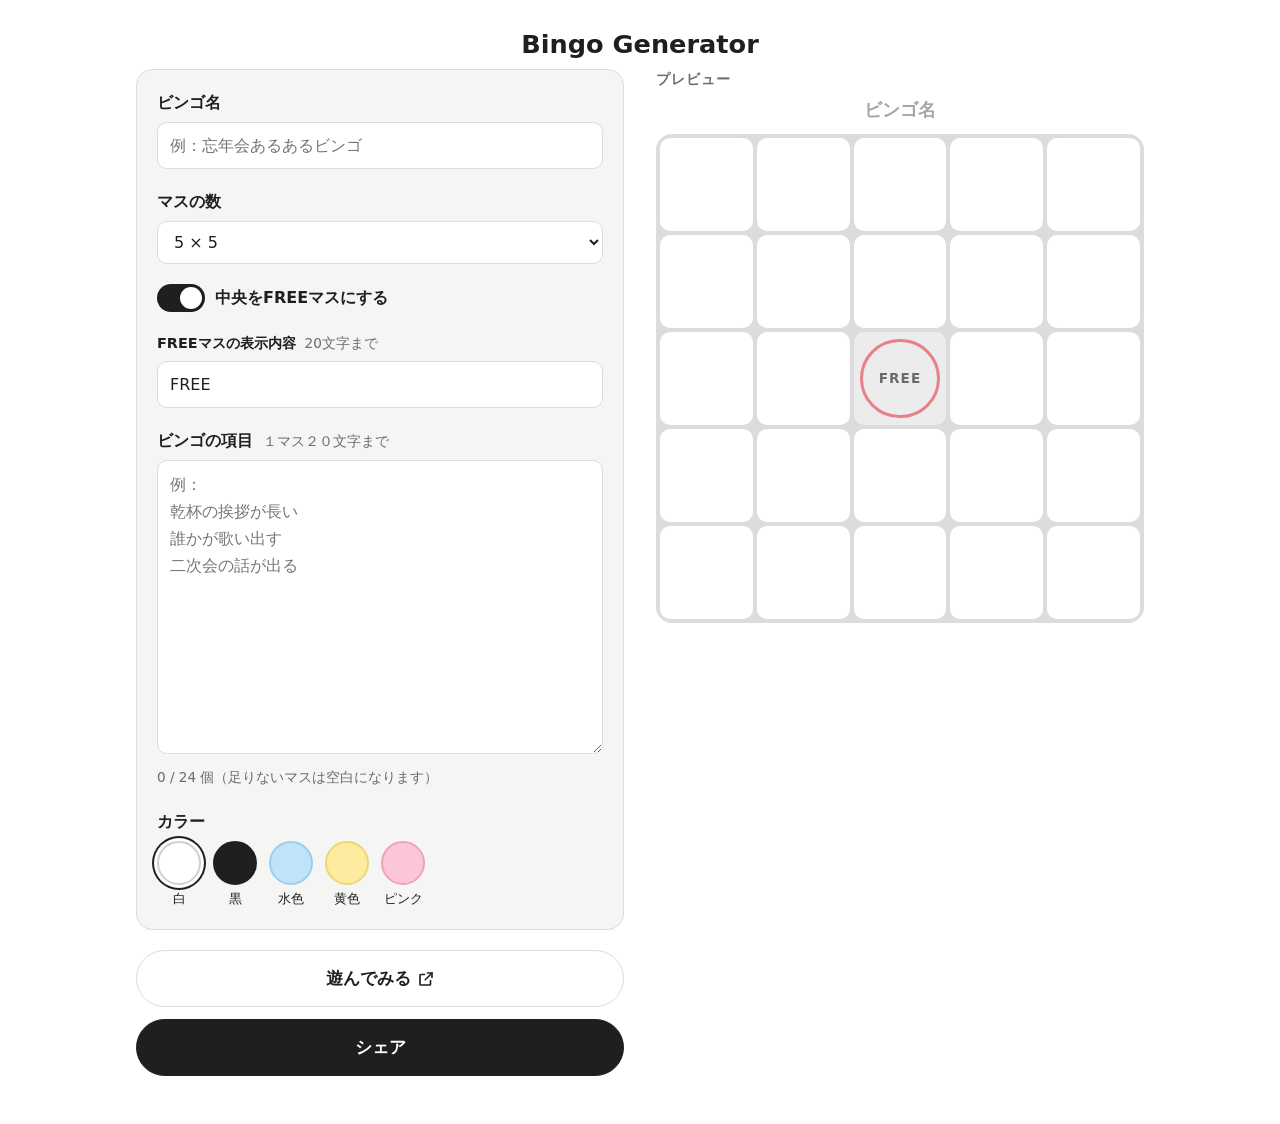
==== index.html @ 3b20102c "Rename create page title to Bingo Generator Co-Authored-By: Claude Opus 5.5 <noreply@anthropic.com> " ====
<!DOCTYPE html>
<html lang="ja" data-theme="white">
<head>
  <meta charset="UTF-8">
  <meta name="viewport" content="width=device-width, initial-scale=1">
  <title>Bingo Generator</title>
  <link rel="stylesheet" href="css/style.css">
</head>
<body>
  <main class="main-wide">
    <h1 class="page-title">Bingo Generator</h1>

    <form id="create-form" class="create-layout" novalidate>
      <div class="card form create-fields">
        <div class="field">
          <label for="title">ビンゴ名</label>
          <input type="text" id="title" maxlength="40" placeholder="例：忘年会あるあるビンゴ" autocomplete="off">
          <p class="field-error" id="title-error"></p>
        </div>

        <div class="field">
          <label for="size">マスの数</label>
          <select id="size">
            <option value="3">3 × 3</option>
            <option value="4">4 × 4</option>
            <option value="5" selected>5 × 5</option>
          </select>
        </div>

        <div class="field" id="free-field">
          <div class="toggle-row">
            <label class="toggle" for="free-toggle">
              <input type="checkbox" id="free-toggle" role="switch" checked>
              <span class="toggle-track" aria-hidden="true"></span>
              <span class="toggle-label">中央をFREEマスにする</span>
            </label>
          </div>
          <div class="free-text-field" id="free-text-field">
            <label for="free-text" class="sub-label">FREEマスの表示内容 <span class="label-note">20文字まで</span></label>
            <input type="text" id="free-text" maxlength="20" value="FREE" placeholder="FREE" autocomplete="off">
          </div>
        </div>

        <div class="field">
          <label for="items">ビンゴの項目 <span class="label-note">１マス２０文字まで</span></label>
          <textarea id="items" rows="10" placeholder="例：&#10;乾杯の挨拶が長い&#10;誰かが歌い出す&#10;二次会の話が出る"></textarea>
          <div class="items-meta">
            <span id="items-count"></span>
          </div>
          <ul class="field-error-list" id="items-error"></ul>
        </div>

        <fieldset class="field field-last">
          <legend>カラー</legend>
          <div class="theme-picker" id="theme-picker"></div>
        </fieldset>
      </div>

      <section class="create-preview" aria-labelledby="preview-heading">
        <h2 class="preview-heading" id="preview-heading">プレビュー</h2>
        <p class="preview-title" id="preview-title"></p>
        <div class="board" id="preview-board"></div>
      </section>

      <div class="create-actions">
        <button type="button" class="button button-block" id="try-play">
          遊んでみる
          <svg class="button-icon" viewBox="0 0 24 24" width="18" height="18" aria-hidden="true" fill="none" stroke="currentColor" stroke-width="2.2" stroke-linecap="round" stroke-linejoin="round">
            <path d="M14 4h6v6"/><path d="M20 4 11 13"/><path d="M18 14v5a1 1 0 0 1-1 1H5a1 1 0 0 1-1-1V7a1 1 0 0 1 1-1h5"/>
          </svg>
          <span class="visually-hidden">（新しいタブで開きます）</span>
        </button>
        <button type="submit" class="button button-primary button-block">シェア</button>
      </div>
    </form>
  </main>

  <script src="js/common.js"></script>
  <script src="js/create.js"></script>
</body>
</html>
---- css/style.css ----
/* ===== テーマ ===== */
:root,
[data-theme="white"] {
  --bg: #ffffff;
  --surface: #f5f5f4;
  --text: #1f1f1f;
  --muted: #6b6b6b;
  --border: #dcdcdc;
  --cell: #ffffff;
  --cell-free: #ececec;
  --primary: #1f1f1f;
  --on-primary: #ffffff;
  --mark: rgba(229, 57, 70, 0.6);
  --error: #c62828;
  --swatch: #ffffff;
}

[data-theme="black"] {
  --bg: #141414;
  --surface: #1f1f1f;
  --text: #f2f2f2;
  --muted: #a0a0a0;
  --border: #3a3a3a;
  --cell: #262626;
  --cell-free: #333333;
  --primary: #f2f2f2;
  --on-primary: #141414;
  --mark: rgba(255, 107, 107, 0.7);
  --error: #ff8a80;
  --swatch: #1f1f1f;
}

[data-theme="blue"] {
  --bg: #e4f3fc;
  --surface: #f4fbff;
  --text: #1d3b52;
  --muted: #557089;
  --border: #b9dcf2;
  --cell: #ffffff;
  --cell-free: #cde9f9;
  --primary: #3f8fc9;
  --on-primary: #ffffff;
  --mark: rgba(232, 80, 91, 0.6);
  --error: #c62828;
  --swatch: #bfe3f8;
}

[data-theme="yellow"] {
  --bg: #fff8d9;
  --surface: #fffdf1;
  --text: #4a3f15;
  --muted: #7d7040;
  --border: #f0e2a3;
  --cell: #ffffff;
  --cell-free: #fdeeb0;
  --primary: #d9a521;
  --on-primary: #ffffff;
  --mark: rgba(232, 80, 91, 0.6);
  --error: #c62828;
  --swatch: #fdeca0;
}

[data-theme="pink"] {
  --bg: #ffe8ef;
  --surface: #fff7fa;
  --text: #5a2639;
  --muted: #8a5a6b;
  --border: #f5c3d3;
  --cell: #ffffff;
  --cell-free: #fdd3e0;
  --primary: #e26f95;
  --on-primary: #ffffff;
  --mark: rgba(214, 48, 80, 0.55);
  --error: #c62828;
  --swatch: #fbc6d6;
}

/* ===== ベース ===== */
*,
*::before,
*::after {
  box-sizing: border-box;
}

html {
  -webkit-text-size-adjust: 100%;
}

body {
  margin: 0;
  min-height: 100vh;
  background: var(--bg);
  color: var(--text);
  font-family: "Hiragino Maru Gothic ProN", "Hiragino Sans", "Yu Gothic UI", "Meiryo", system-ui, sans-serif;
  line-height: 1.6;
  transition: background-color 0.2s, color 0.2s;
}

main {
  max-width: 640px;
  margin: 0 auto;
  padding: 24px 16px 48px;
}

main.main-wide {
  max-width: 1040px;
}

.page-kicker {
  margin: 8px 0 0;
  color: var(--muted);
  font-size: 0.9rem;
  text-align: center;
}

.page-title {
  margin: 4px 0 8px;
  font-size: 1.6rem;
  line-height: 1.3;
  text-align: center;
  overflow-wrap: anywhere;
}

.page-lead {
  margin: 0 0 16px;
  color: var(--muted);
  font-size: 0.9rem;
  text-align: center;
}

.card {
  background: var(--surface);
  border: 1px solid var(--border);
  border-radius: 16px;
  padding: 20px;
}

/* ===== フォーム ===== */
.form .field {
  margin: 0 0 20px;
}

fieldset.field {
  border: 0;
  padding: 0;
  min-width: 0;
}

.form label,
.form legend {
  display: block;
  margin-bottom: 6px;
  font-weight: 700;
  padding: 0;
}

.label-note {
  font-weight: 400;
  font-size: 0.85rem;
  color: var(--muted);
  margin-left: 4px;
}

input[type="text"],
select,
textarea {
  width: 100%;
  padding: 10px 12px;
  font: inherit;
  font-size: 16px; /* iOSで勝手に拡大されないように */
  color: var(--text);
  background: var(--cell);
  border: 1px solid var(--border);
  border-radius: 10px;
}

textarea {
  resize: vertical;
  line-height: 1.7;
}

input:focus,
select:focus,
textarea:focus,
.button:focus-visible,
.cell:focus-visible {
  outline: 3px solid var(--primary);
  outline-offset: 2px;
}

.is-invalid {
  border-color: var(--error) !important;
}

.field-hint,
.items-meta {
  margin: 6px 0 0;
  font-size: 0.85rem;
  color: var(--muted);
}

.items-meta .is-over {
  color: var(--error);
}

.field-error,
.field-error-list {
  margin: 6px 0 0;
  color: var(--error);
  font-size: 0.85rem;
}

.field-error:empty,
.field-error-list:empty {
  display: none;
}

.field-error-list {
  padding-left: 1.2em;
}

/* カラー選択 */
.theme-picker {
  display: flex;
  flex-wrap: wrap;
  gap: 12px;
}

.form .theme-option {
  display: flex;
  flex-direction: column;
  align-items: center;
  gap: 4px;
  margin: 0;
  font-weight: 400;
  font-size: 0.8rem;
  cursor: pointer;
}

.theme-option input {
  position: absolute;
  opacity: 0;
  pointer-events: none;
}

.theme-swatch {
  width: 44px;
  height: 44px;
  border-radius: 50%;
  border: 2px solid var(--border);
}

.theme-option[data-swatch="white"] .theme-swatch { background: #ffffff; border-color: #cfcfcf; }
.theme-option[data-swatch="black"] .theme-swatch { background: #1f1f1f; border-color: #1f1f1f; }
.theme-option[data-swatch="blue"] .theme-swatch { background: #bfe3f8; border-color: #9dcdec; }
.theme-option[data-swatch="yellow"] .theme-swatch { background: #fdeca0; border-color: #ecd773; }
.theme-option[data-swatch="pink"] .theme-swatch { background: #fbc6d6; border-color: #f0a3ba; }

.theme-option input:checked + .theme-swatch {
  box-shadow: 0 0 0 3px var(--bg), 0 0 0 5px var(--primary);
}

.theme-option input:focus-visible + .theme-swatch {
  outline: 3px solid var(--primary);
  outline-offset: 4px;
}

/* ===== ボタン ===== */
.button {
  display: inline-flex;
  align-items: center;
  justify-content: center;
  padding: 10px 20px;
  font: inherit;
  font-weight: 700;
  color: var(--text);
  background: var(--cell);
  border: 1px solid var(--border);
  border-radius: 999px;
  cursor: pointer;
  text-decoration: none;
  white-space: nowrap;
}

.button-primary {
  color: var(--on-primary);
  background: var(--primary);
  border-color: var(--primary);
}

.button-icon {
  flex: none;
  margin-left: 6px;
}

.visually-hidden {
  position: absolute;
  width: 1px;
  height: 1px;
  overflow: hidden;
  clip: rect(0 0 0 0);
  white-space: nowrap;
}

.button-block {
  display: flex;
  width: 100%;
  padding: 14px 20px;
  font-size: 1.05rem;
}

.button:active {
  transform: translateY(1px);
}

.actions {
  margin-top: 24px;
}

/* ===== ビンゴ盤面 ===== */
.board {
  --size: 5;
  --gap: 6px;
  display: grid;
  grid-template-columns: repeat(var(--size), minmax(0, 1fr));
  gap: var(--gap);
  width: 100%;
  max-width: 560px;
  margin: 0 auto;
  padding: var(--gap);
  background: var(--border);
  border-radius: 16px;
}

.cell {
  position: relative;
  display: flex;
  align-items: center;
  justify-content: center;
  aspect-ratio: 1 / 1;
  min-width: 0;
  padding: 4px;
  margin: 0;
  font: inherit;
  color: var(--text);
  background: var(--cell);
  border: 0;
  border-radius: 10px;
  text-align: center;
  overflow: hidden;
  -webkit-tap-highlight-color: transparent;
}

button.cell {
  cursor: pointer;
}

.cell-text {
  position: relative;
  z-index: 0;
  font-size: var(--cell-font, 0.95rem);
  line-height: 1.3;
  font-weight: 700;
  overflow-wrap: anywhere;
  word-break: break-all;
}

.board[data-size="3"] { --cell-font: clamp(0.85rem, 3.6vw, 1.15rem); }
.board[data-size="4"] { --cell-font: clamp(0.72rem, 2.9vw, 1rem); }
.board[data-size="5"] { --cell-font: clamp(0.6rem, 2.3vw, 0.85rem); --gap: 4px; }

.cell.is-free {
  background: var(--cell-free);
}

.cell.is-free .cell-text {
  letter-spacing: 0.08em;
  color: var(--muted);
}

/* ○ 文字が読めるよう、線だけの半透明の円を上に重ねる */
.cell::after {
  content: "";
  position: absolute;
  inset: 7%;
  border: 0.32rem solid var(--mark);
  border-radius: 50%;
  pointer-events: none;
  opacity: 0;
  transform: scale(0.6);
  transition: opacity 0.15s, transform 0.2s cubic-bezier(0.34, 1.56, 0.64, 1);
  z-index: 1;
}

.board[data-size="5"] .cell::after {
  border-width: 0.22rem;
}

.cell.is-marked::after {
  opacity: 1;
  transform: scale(1);
}

/* ===== シェア用ポップアップ ===== */
.modal {
  position: fixed;
  inset: 0;
  z-index: 100;
  display: flex;
  align-items: center;
  justify-content: center;
  padding: 16px;
}

.modal[hidden] {
  display: none;
}

.modal-backdrop {
  position: absolute;
  inset: 0;
  background: rgba(0, 0, 0, 0.45);
}

.modal-dialog {
  position: relative;
  width: 100%;
  max-width: 480px;
  padding: 24px 20px 16px;
  background: var(--surface);
  color: var(--text);
  border: 1px solid var(--border);
  border-radius: 16px;
  box-shadow: 0 12px 40px rgba(0, 0, 0, 0.25);
}

.modal-dialog h2 {
  margin: 0 0 16px;
  font-size: 1.1rem;
}

.modal-close {
  position: absolute;
  top: 8px;
  right: 8px;
  width: 36px;
  height: 36px;
  font-size: 1.4rem;
  line-height: 1;
  color: var(--muted);
  background: none;
  border: 0;
  border-radius: 50%;
  cursor: pointer;
}

.share-row {
  display: flex;
  gap: 8px;
}

.share-row .share-url {
  flex: 1;
  min-width: 0;
}

.share-status {
  min-height: 1.6em;
  margin: 8px 0 0;
  font-size: 0.85rem;
  color: var(--muted);
}

/* ===== 生成画面のレイアウト ===== */
.create-layout {
  display: grid;
  gap: 20px;
}

.form .field-last {
  margin-bottom: 0;
}

.create-preview {
  min-width: 0;
}

.preview-heading {
  margin: 0 0 4px;
  font-size: 0.85rem;
  font-weight: 700;
  color: var(--muted);
  letter-spacing: 0.08em;
}

.preview-title {
  margin: 0 0 10px;
  font-weight: 700;
  font-size: 1.15rem;
  text-align: center;
  overflow-wrap: anywhere;
}

.preview-title.is-placeholder {
  color: var(--muted);
  opacity: 0.6;
}

.create-actions {
  display: grid;
  gap: 12px;
}

@media (min-width: 880px) {
  .create-layout {
    grid-template-columns: minmax(0, 1fr) minmax(0, 1fr);
    grid-template-areas:
      "fields preview"
      "actions preview";
    align-items: start;
    column-gap: 32px;
  }
  .create-fields { grid-area: fields; }
  .create-actions { grid-area: actions; }
  .create-preview {
    grid-area: preview;
    position: sticky;
    top: 24px;
  }
}

/* トグル */
.toggle {
  display: inline-flex !important;
  align-items: center;
  gap: 10px;
  margin: 0 !important;
  cursor: pointer;
}

.toggle input {
  position: absolute;
  opacity: 0;
  pointer-events: none;
}

.toggle-track {
  position: relative;
  flex: none;
  width: 48px;
  height: 28px;
  background: var(--border);
  border-radius: 999px;
  transition: background-color 0.2s;
}

.toggle-track::after {
  content: "";
  position: absolute;
  top: 3px;
  left: 3px;
  width: 22px;
  height: 22px;
  background: #ffffff;
  border-radius: 50%;
  box-shadow: 0 1px 3px rgba(0, 0, 0, 0.25);
  transition: transform 0.2s;
}

.toggle input:checked + .toggle-track {
  background: var(--primary);
}

.toggle input:checked + .toggle-track::after {
  transform: translateX(20px);
}

.toggle input:focus-visible + .toggle-track {
  outline: 3px solid var(--primary);
  outline-offset: 2px;
}

.toggle input:disabled + .toggle-track,
.toggle input:disabled ~ .toggle-label {
  opacity: 0.45;
  cursor: not-allowed;
}

.field-hint:empty {
  display: none;
}

.free-text-field {
  margin-top: 12px;
}

.free-text-field[hidden],
#free-field[hidden] {
  display: none;
}

.form .sub-label {
  font-size: 0.9rem;
}

/* ===== ビンゴ数 ===== */
.bingo-count {
  margin: 20px 0 0;
  font-size: 2rem;
  font-weight: 900;
  line-height: 1.2;
  text-align: center;
  letter-spacing: 0.06em;
  color: var(--primary);
}

[data-theme="white"] .bingo-count,
[data-theme="black"] .bingo-count {
  color: #e53946;
}

[data-theme="black"] .bingo-count {
  color: #ff6b6b;
}

.bingo-count[hidden] {
  display: none;
}

.bingo-count.is-zero {
  font-size: 1rem;
  font-weight: 700;
  letter-spacing: 0;
  color: var(--muted);
}

.bingo-count.is-pop {
  animation: bingo-pop 0.9s cubic-bezier(0.34, 1.56, 0.64, 1);
}

@keyframes bingo-pop {
  0% { transform: scale(0.4) rotate(-6deg); opacity: 0; }
  45% { transform: scale(1.35) rotate(3deg); opacity: 1; }
  65% { transform: scale(0.95) rotate(-1deg); }
  80% { transform: scale(1.08); }
  100% { transform: scale(1); }
}

/* ===== コメント ===== */
.comment-field {
  margin-top: 24px;
}

.comment-field label {
  display: block;
  margin-bottom: 6px;
  font-weight: 700;
}

.comment-field .items-meta {
  text-align: right;
}

.comment-display {
  margin-top: 24px;
}

.comment-heading {
  margin: 0 0 4px;
  font-size: 0.85rem;
  font-weight: 700;
  color: var(--muted);
}

.comment-text {
  margin: 0;
  white-space: pre-wrap;
  overflow-wrap: anywhere;
}

.comment-display[hidden] {
  display: none;
}

/* ===== 作成ページへのリンク ===== */
.create-link {
  margin: 28px 0 0;
  text-align: center;
}

.create-link a {
  color: var(--text);
  font-weight: 700;
  text-underline-offset: 4px;
}

.create-link a::after {
  content: " →";
}

/* ===== エラー ===== */
.error-card {
  margin-top: 24px;
  text-align: center;
}

@media (prefers-reduced-motion: reduce) {
  .cell::after,
  body {
    transition: none;
  }
  .bingo-count.is-pop {
    animation: none;
  }
}
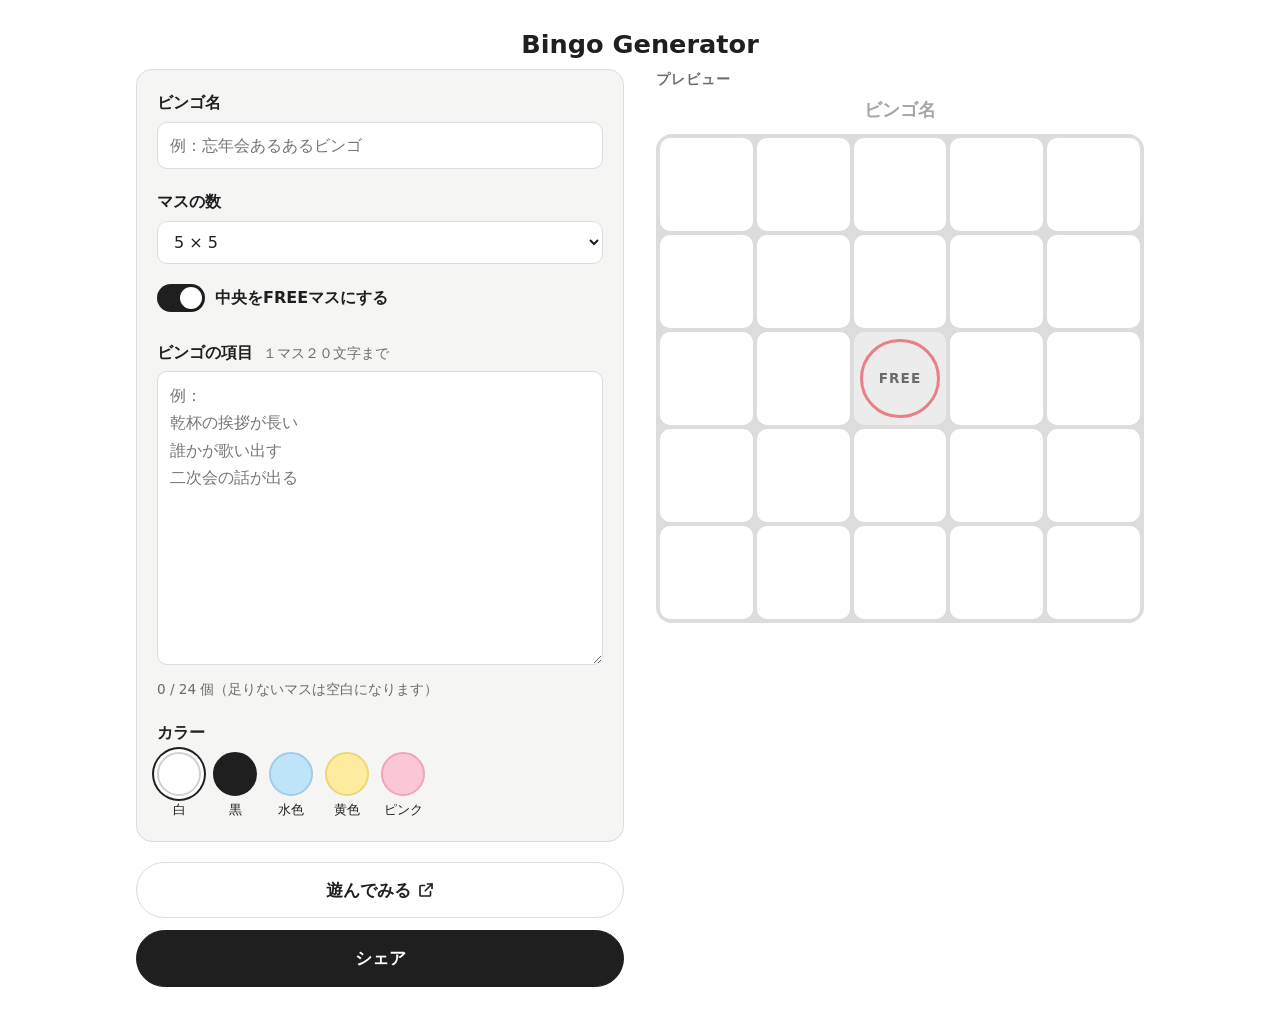
==== commit f6d0bf89: "Flip FREE toggle: ON makes center FREE, OFF lets you enter the center item Co-Authored-By: Claude Op" ====
--- a/index.html
+++ b/index.html
@@ -35,9 +35,9 @@
               <span class="toggle-label">中央をFREEマスにする</span>
             </label>
           </div>
-          <div class="free-text-field" id="free-text-field">
-            <label for="free-text" class="sub-label">FREEマスの表示内容 <span class="label-note">20文字まで</span></label>
-            <input type="text" id="free-text" maxlength="20" value="FREE" placeholder="FREE" autocomplete="off">
+          <div class="free-text-field" id="center-text-field" hidden>
+            <label for="center-text" class="sub-label">中央マスの項目 <span class="label-note">２０文字まで</span></label>
+            <input type="text" id="center-text" placeholder="空欄なら下の項目から順に入ります" autocomplete="off">
           </div>
         </div>
 
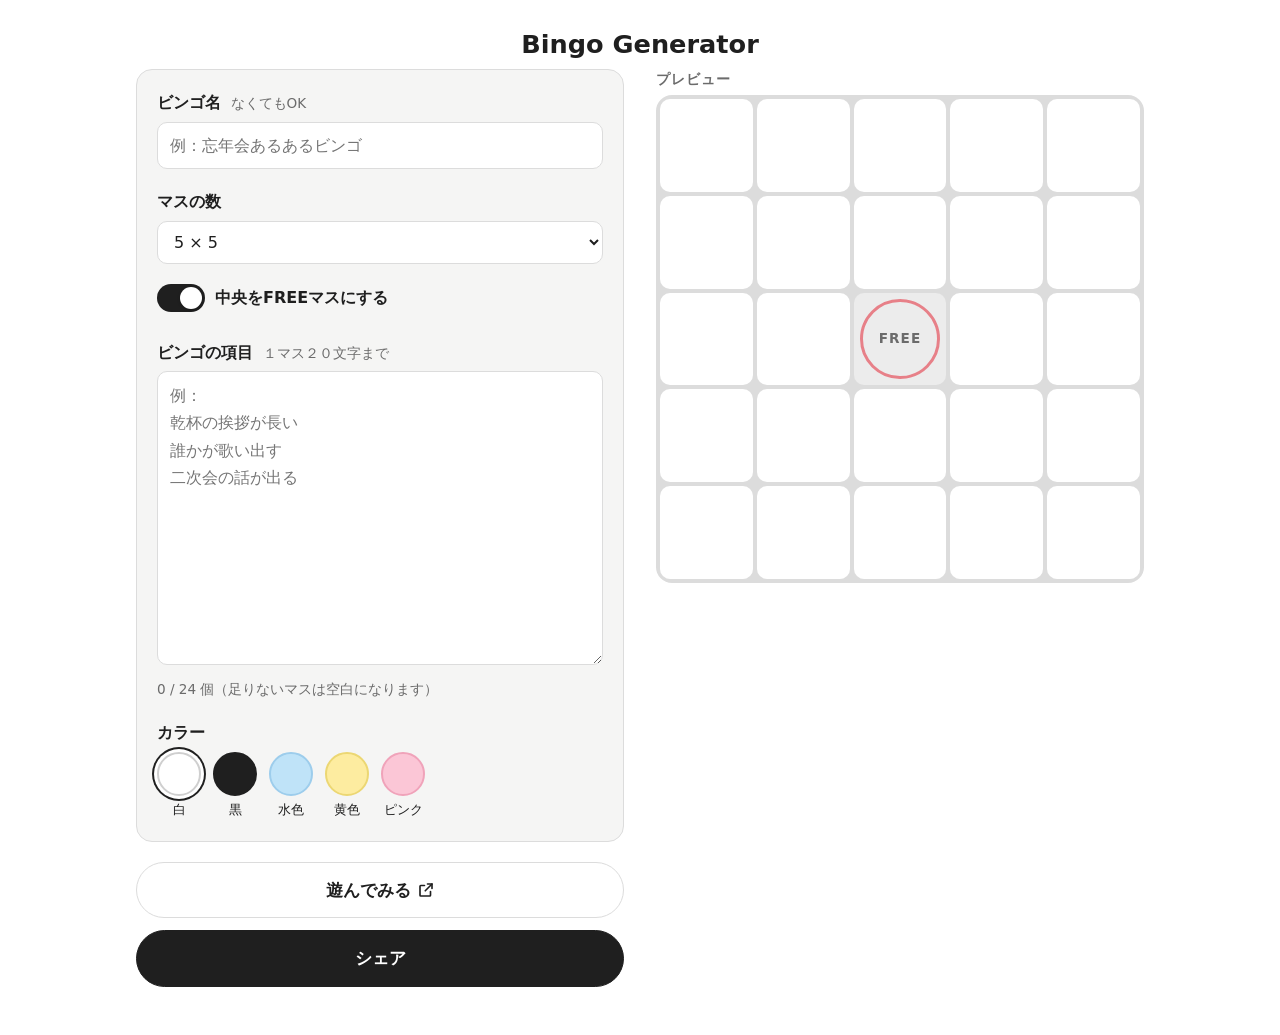
==== commit 6a784220: "Allow creating a bingo without a title Co-Authored-By: Claude Opus 5.5 <noreply@anthropic.com> Claud" ====
--- a/index.html
+++ b/index.html
@@ -13,9 +13,8 @@
     <form id="create-form" class="create-layout" novalidate>
       <div class="card form create-fields">
         <div class="field">
-          <label for="title">ビンゴ名</label>
+          <label for="title">ビンゴ名 <span class="label-note">なくてもOK</span></label>
           <input type="text" id="title" maxlength="40" placeholder="例：忘年会あるあるビンゴ" autocomplete="off">
-          <p class="field-error" id="title-error"></p>
         </div>
 
         <div class="field">
@@ -37,7 +36,7 @@
           </div>
           <div class="free-text-field" id="center-text-field" hidden>
             <label for="center-text" class="sub-label">中央マスの項目 <span class="label-note">２０文字まで</span></label>
-            <input type="text" id="center-text" placeholder="空欄なら下の項目から順に入ります" autocomplete="off">
+            <input type="text" id="center-text" placeholder="例：主役が泣く" autocomplete="off">
           </div>
         </div>
 
--- a/css/style.css
+++ b/css/style.css
@@ -501,9 +501,9 @@
   overflow-wrap: anywhere;
 }
 
-.preview-title.is-placeholder {
-  color: var(--muted);
-  opacity: 0.6;
+.preview-title[hidden],
+.page-title[hidden] {
+  display: none;
 }
 
 .create-actions {
@@ -713,3 +713,7 @@
     animation: none;
   }
 }
+
+.page-title[hidden] + .board {
+  margin-top: 12px;
+}
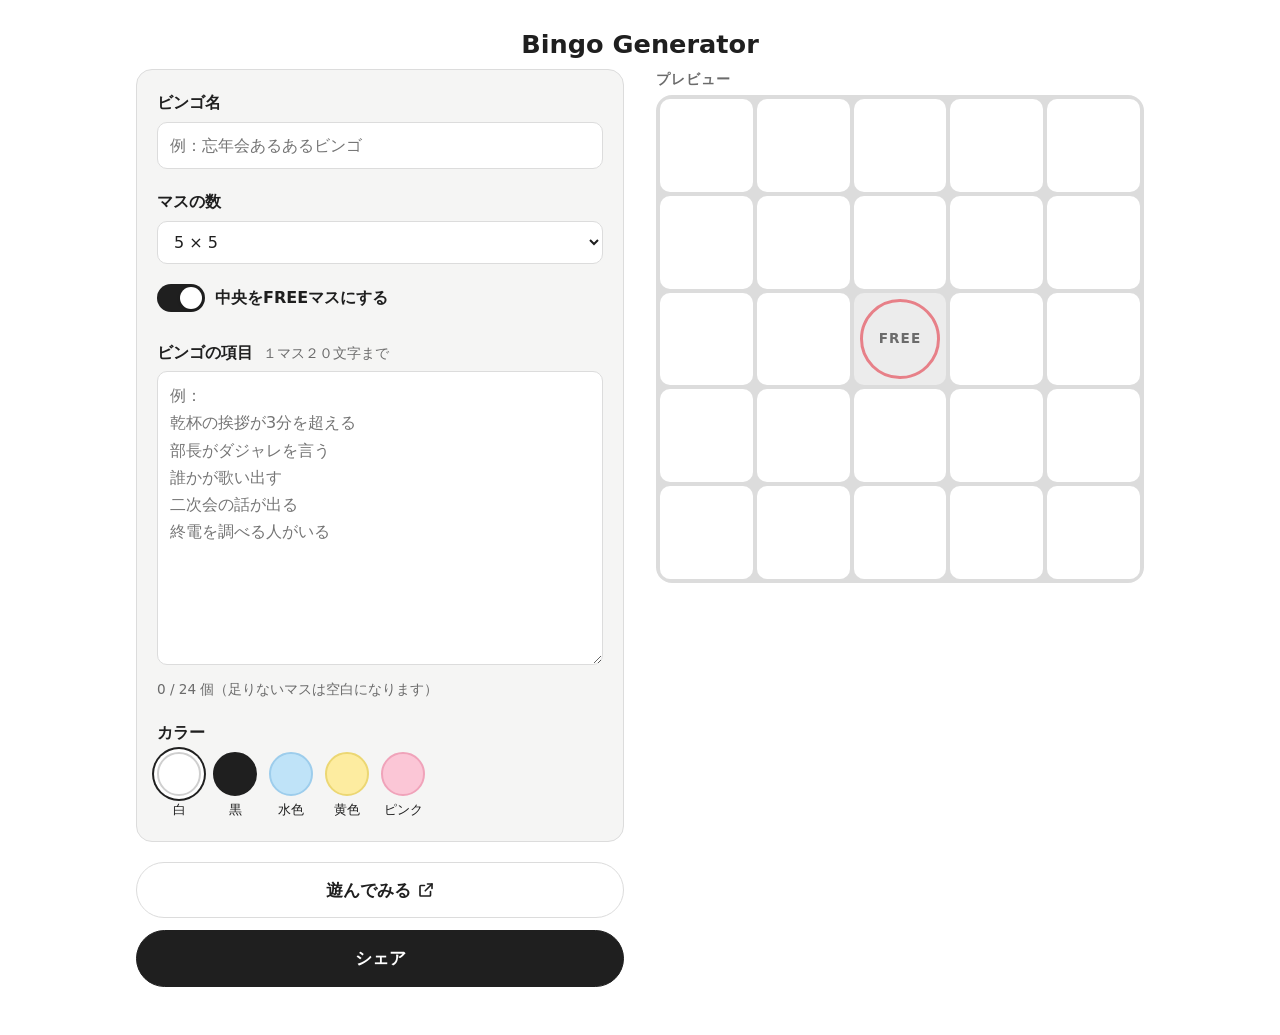
==== commit f1fbc856: "Remove optional note and refresh placeholder examples Co-Authored-By: Claude Opus 5.5 <noreply@anthr" ====
--- a/index.html
+++ b/index.html
@@ -13,7 +13,7 @@
     <form id="create-form" class="create-layout" novalidate>
       <div class="card form create-fields">
         <div class="field">
-          <label for="title">ビンゴ名 <span class="label-note">なくてもOK</span></label>
+          <label for="title">ビンゴ名</label>
           <input type="text" id="title" maxlength="40" placeholder="例：忘年会あるあるビンゴ" autocomplete="off">
         </div>
 
@@ -36,13 +36,13 @@
           </div>
           <div class="free-text-field" id="center-text-field" hidden>
             <label for="center-text" class="sub-label">中央マスの項目 <span class="label-note">２０文字まで</span></label>
-            <input type="text" id="center-text" placeholder="例：主役が泣く" autocomplete="off">
+            <input type="text" id="center-text" placeholder="例：全員でカンパイ" autocomplete="off">
           </div>
         </div>
 
         <div class="field">
           <label for="items">ビンゴの項目 <span class="label-note">１マス２０文字まで</span></label>
-          <textarea id="items" rows="10" placeholder="例：&#10;乾杯の挨拶が長い&#10;誰かが歌い出す&#10;二次会の話が出る"></textarea>
+          <textarea id="items" rows="10" placeholder="例：&#10;乾杯の挨拶が3分を超える&#10;部長がダジャレを言う&#10;誰かが歌い出す&#10;二次会の話が出る&#10;終電を調べる人がいる"></textarea>
           <div class="items-meta">
             <span id="items-count"></span>
           </div>
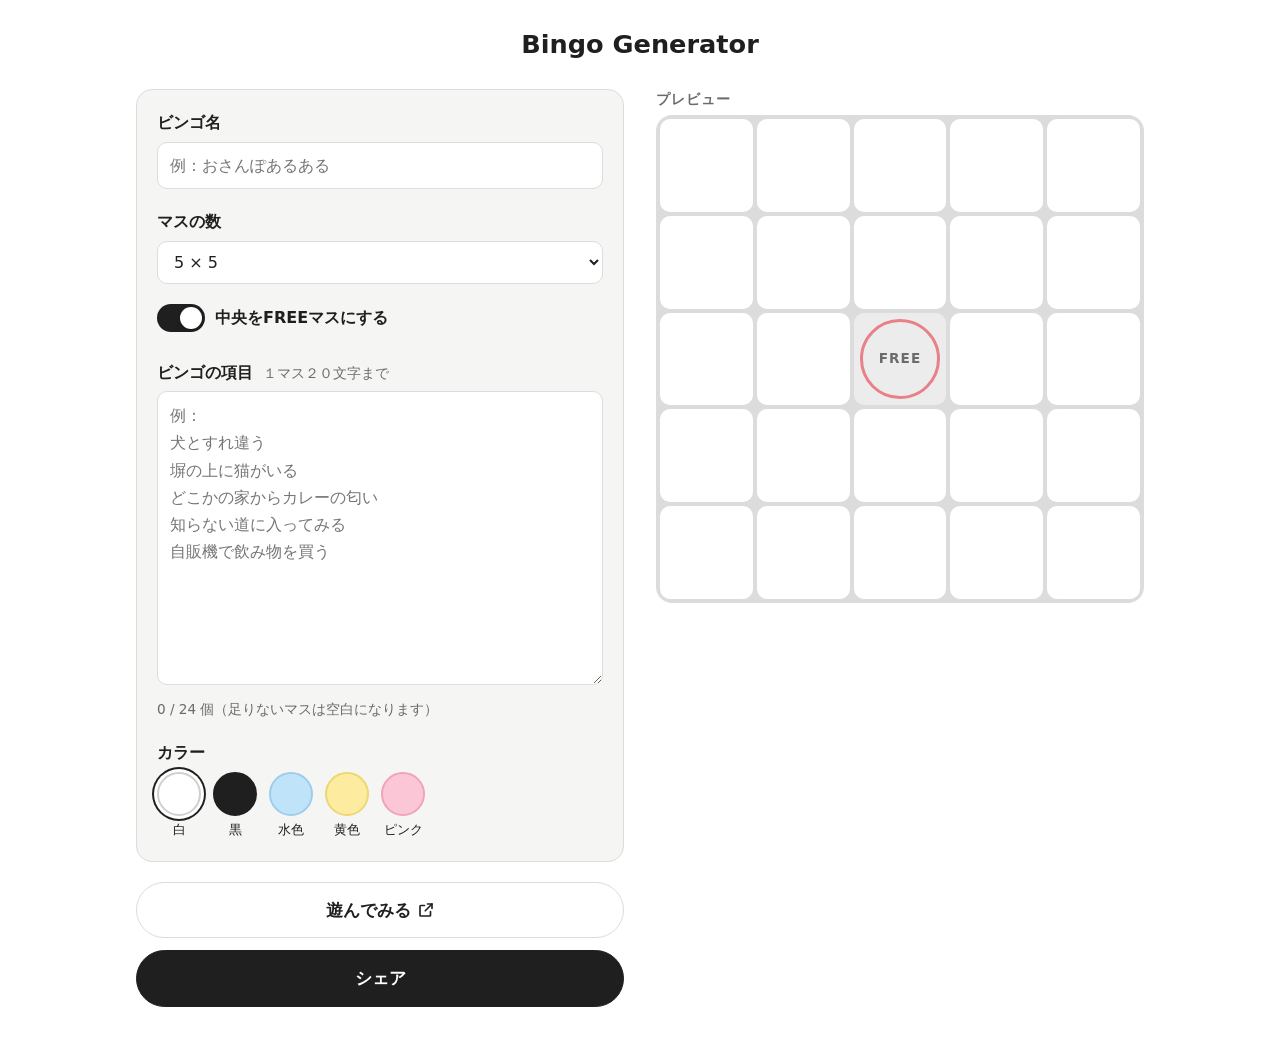
==== commit 5ce156a9: "Change placeholder theme to walking Co-Authored-By: Claude Opus 5.5 <noreply@anthropic.com> Claude-S" ====
--- a/index.html
+++ b/index.html
@@ -14,7 +14,7 @@
       <div class="card form create-fields">
         <div class="field">
           <label for="title">ビンゴ名</label>
-          <input type="text" id="title" maxlength="40" placeholder="例：忘年会あるあるビンゴ" autocomplete="off">
+          <input type="text" id="title" maxlength="40" placeholder="例：おさんぽあるある" autocomplete="off">
         </div>
 
         <div class="field">
@@ -36,13 +36,13 @@
           </div>
           <div class="free-text-field" id="center-text-field" hidden>
             <label for="center-text" class="sub-label">中央マスの項目 <span class="label-note">２０文字まで</span></label>
-            <input type="text" id="center-text" placeholder="例：全員でカンパイ" autocomplete="off">
+            <input type="text" id="center-text" placeholder="例：くつをはいて外に出る" autocomplete="off">
           </div>
         </div>
 
         <div class="field">
           <label for="items">ビンゴの項目 <span class="label-note">１マス２０文字まで</span></label>
-          <textarea id="items" rows="10" placeholder="例：&#10;乾杯の挨拶が3分を超える&#10;部長がダジャレを言う&#10;誰かが歌い出す&#10;二次会の話が出る&#10;終電を調べる人がいる"></textarea>
+          <textarea id="items" rows="10" placeholder="例：&#10;犬とすれ違う&#10;塀の上に猫がいる&#10;どこかの家からカレーの匂い&#10;知らない道に入ってみる&#10;自販機で飲み物を買う"></textarea>
           <div class="items-meta">
             <span id="items-count"></span>
           </div>
--- a/css/style.css
+++ b/css/style.css
@@ -717,3 +717,7 @@
 .page-title[hidden] + .board {
   margin-top: 12px;
 }
+
+.main-wide > .page-title {
+  margin-bottom: 28px;
+}
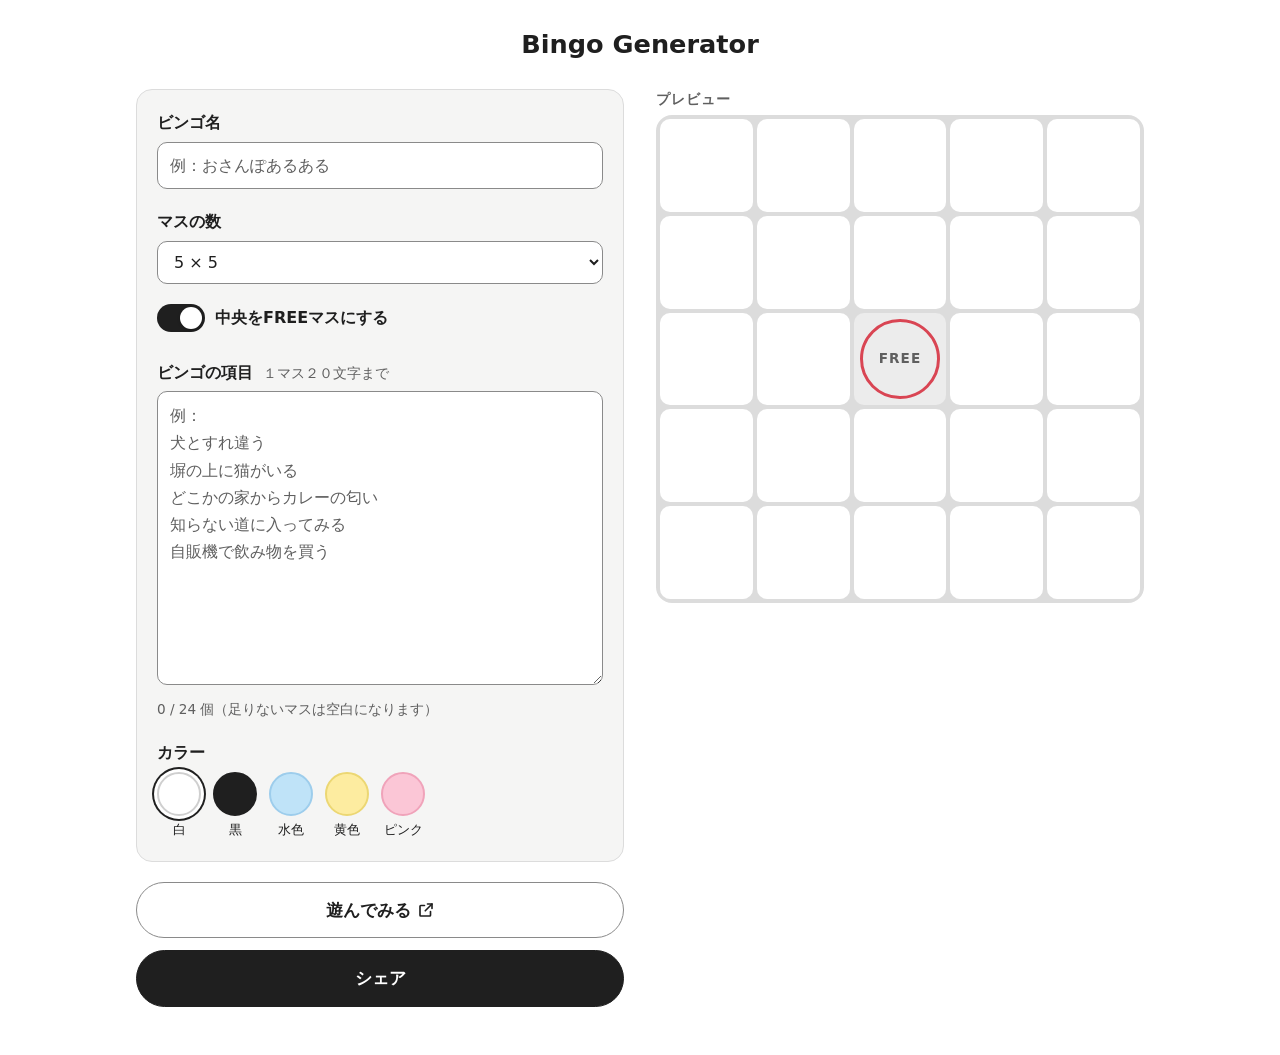
==== commit 8fcfc52a: "Improve accessibility: color contrast, screen reader labels, popup focus - Darken primary/muted colo" ====
--- a/index.html
+++ b/index.html
@@ -58,7 +58,7 @@
       <section class="create-preview" aria-labelledby="preview-heading">
         <h2 class="preview-heading" id="preview-heading">プレビュー</h2>
         <p class="preview-title" id="preview-title"></p>
-        <div class="board" id="preview-board"></div>
+        <div class="board" id="preview-board" role="group" aria-label="ビンゴカードのプレビュー"></div>
       </section>
 
       <div class="create-actions">
--- a/css/style.css
+++ b/css/style.css
@@ -4,75 +4,85 @@
   --bg: #ffffff;
   --surface: #f5f5f4;
   --text: #1f1f1f;
-  --muted: #6b6b6b;
+  --muted: #5f5f5f;
   --border: #dcdcdc;
   --cell: #ffffff;
   --cell-free: #ececec;
   --primary: #1f1f1f;
   --on-primary: #ffffff;
-  --mark: rgba(229, 57, 70, 0.6);
+  --mark: rgba(214, 40, 57, 0.85);
   --error: #c62828;
   --swatch: #ffffff;
+  --field-border: #8a8a8a;
+  --accent: #d62839;
 }
 
 [data-theme="black"] {
   --bg: #141414;
   --surface: #1f1f1f;
   --text: #f2f2f2;
-  --muted: #a0a0a0;
+  --muted: #a8a8a8;
   --border: #3a3a3a;
   --cell: #262626;
   --cell-free: #333333;
   --primary: #f2f2f2;
   --on-primary: #141414;
-  --mark: rgba(255, 107, 107, 0.7);
+  --mark: rgba(255, 107, 107, 0.85);
   --error: #ff8a80;
   --swatch: #1f1f1f;
+  --field-border: #7a7a7a;
+  --accent: #ff6b6b;
 }
 
 [data-theme="blue"] {
   --bg: #e4f3fc;
   --surface: #f4fbff;
   --text: #1d3b52;
-  --muted: #557089;
+  --muted: #4a6378;
   --border: #b9dcf2;
   --cell: #ffffff;
   --cell-free: #cde9f9;
-  --primary: #3f8fc9;
+  --primary: #2a6f9e;
   --on-primary: #ffffff;
-  --mark: rgba(232, 80, 91, 0.6);
+  --mark: rgba(214, 40, 57, 0.85);
   --error: #c62828;
   --swatch: #bfe3f8;
+  --field-border: #5a8bb0;
+  --accent: #2a6f9e;
 }
 
 [data-theme="yellow"] {
   --bg: #fff8d9;
   --surface: #fffdf1;
   --text: #4a3f15;
-  --muted: #7d7040;
+  --muted: #6b5f30;
   --border: #f0e2a3;
   --cell: #ffffff;
   --cell-free: #fdeeb0;
-  --primary: #d9a521;
+  --primary: #8a6500;
   --on-primary: #ffffff;
-  --mark: rgba(232, 80, 91, 0.6);
+  --mark: rgba(214, 40, 57, 0.85);
   --error: #c62828;
   --swatch: #fdeca0;
+  --field-border: #9a8232;
+  --accent: #8a6500;
 }
 
 [data-theme="pink"] {
   --bg: #ffe8ef;
   --surface: #fff7fa;
   --text: #5a2639;
-  --muted: #8a5a6b;
+  --muted: #7a4a5b;
   --border: #f5c3d3;
   --cell: #ffffff;
   --cell-free: #fdd3e0;
-  --primary: #e26f95;
+  --primary: #b83c66;
   --on-primary: #ffffff;
-  --mark: rgba(214, 48, 80, 0.55);
+  --mark: rgba(214, 40, 57, 0.85);
   --error: #c62828;
   --swatch: #fbc6d6;
+  --field-border: #c26b8a;
+  --accent: #b83c66;
 }
 
 /* ===== ベース ===== */
@@ -170,8 +180,13 @@
   font-size: 16px; /* iOSで勝手に拡大されないように */
   color: var(--text);
   background: var(--cell);
-  border: 1px solid var(--border);
+  border: 1px solid var(--field-border);
   border-radius: 10px;
+}
+
+::placeholder {
+  color: var(--muted);
+  opacity: 1;
 }
 
 textarea {
@@ -275,7 +290,7 @@
   font-weight: 700;
   color: var(--text);
   background: var(--cell);
-  border: 1px solid var(--border);
+  border: 1px solid var(--field-border);
   border-radius: 999px;
   cursor: pointer;
   text-decoration: none;
@@ -549,7 +564,7 @@
   flex: none;
   width: 48px;
   height: 28px;
-  background: var(--border);
+  background: var(--field-border);
   border-radius: 999px;
   transition: background-color 0.2s;
 }
@@ -611,17 +626,9 @@
   line-height: 1.2;
   text-align: center;
   letter-spacing: 0.06em;
-  color: var(--primary);
-}
-
-[data-theme="white"] .bingo-count,
-[data-theme="black"] .bingo-count {
-  color: #e53946;
-}
-
-[data-theme="black"] .bingo-count {
-  color: #ff6b6b;
-}
+  color: var(--accent);
+}
+
 
 .bingo-count[hidden] {
   display: none;
@@ -682,20 +689,14 @@
   display: none;
 }
 
-/* ===== 作成ページへのリンク ===== */
-.create-link {
-  margin: 28px 0 0;
-  text-align: center;
-}
-
-.create-link a {
-  color: var(--text);
-  font-weight: 700;
-  text-underline-offset: 4px;
-}
-
-.create-link a::after {
-  content: " →";
+/* ===== 作成ページへのボタン ===== */
+.create-button {
+  margin-top: 12px;
+}
+
+.comment-display + .create-button,
+.bingo-count + .create-button {
+  margin-top: 24px;
 }
 
 /* ===== エラー ===== */
@@ -714,7 +715,7 @@
   }
 }
 
-.page-title[hidden] + .board {
+.page-title.visually-hidden + .board {
   margin-top: 12px;
 }
 
